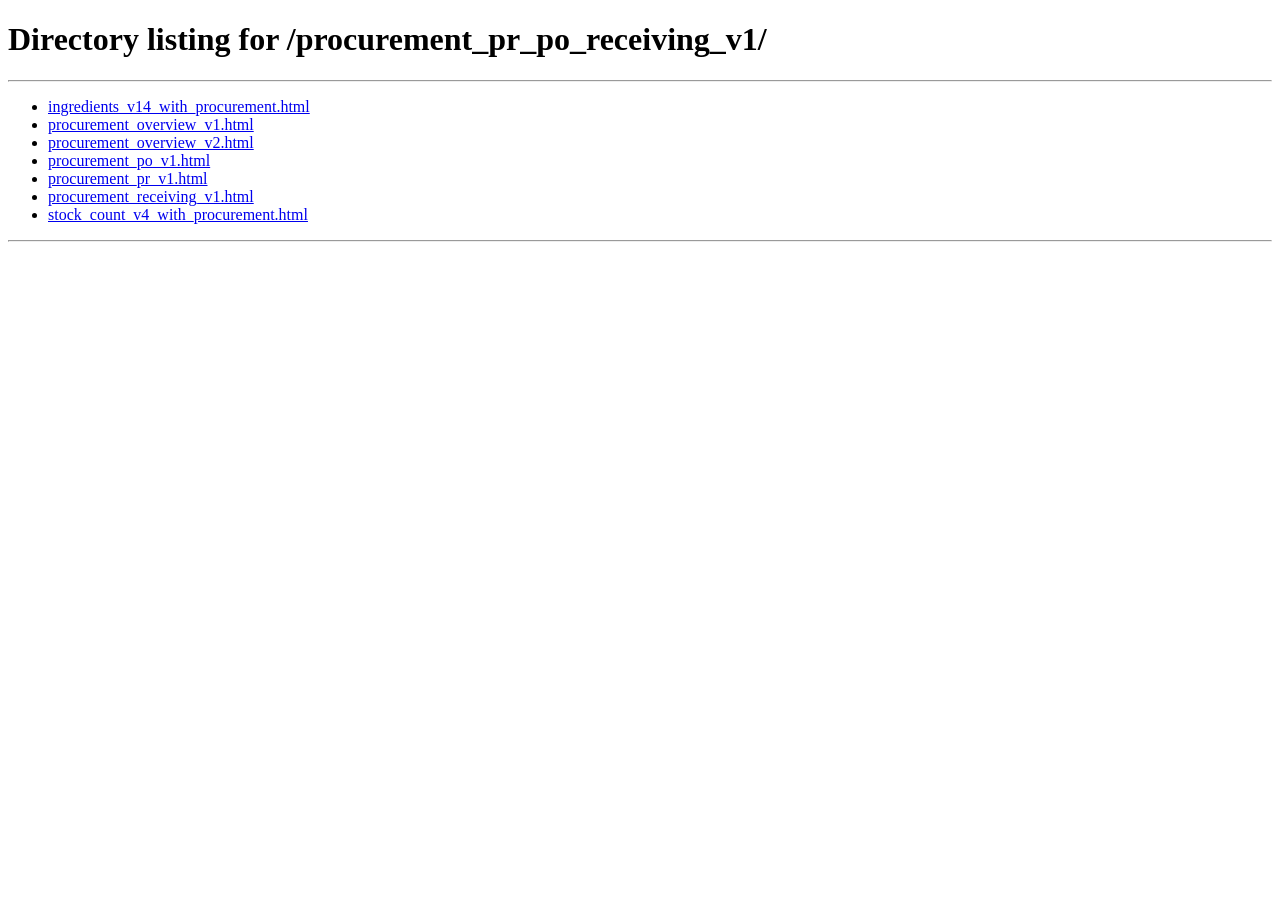
==== index.html @ 0bce40c0 "Create index.html" ====
<!doctype html>
<html lang="en">
  <head>
    <meta charset="utf-8" />
    <meta http-equiv="refresh" content="0; url=./procurement_pr_po_receiving_v1/" />
    <meta name="viewport" content="width=device-width, initial-scale=1" />
    <title>Redirecting…</title>
    <script>
      // JS redirect (preferred)
      window.location.replace("./procurement_pr_po_receiving_v1/");
    </script>
  </head>
  <body>
    <p>
      Redirecting… If you are not redirected,
      <a href="./procurement_pr_po_receiving_v1/">click here</a>.
    </p>
  </body>
</html>
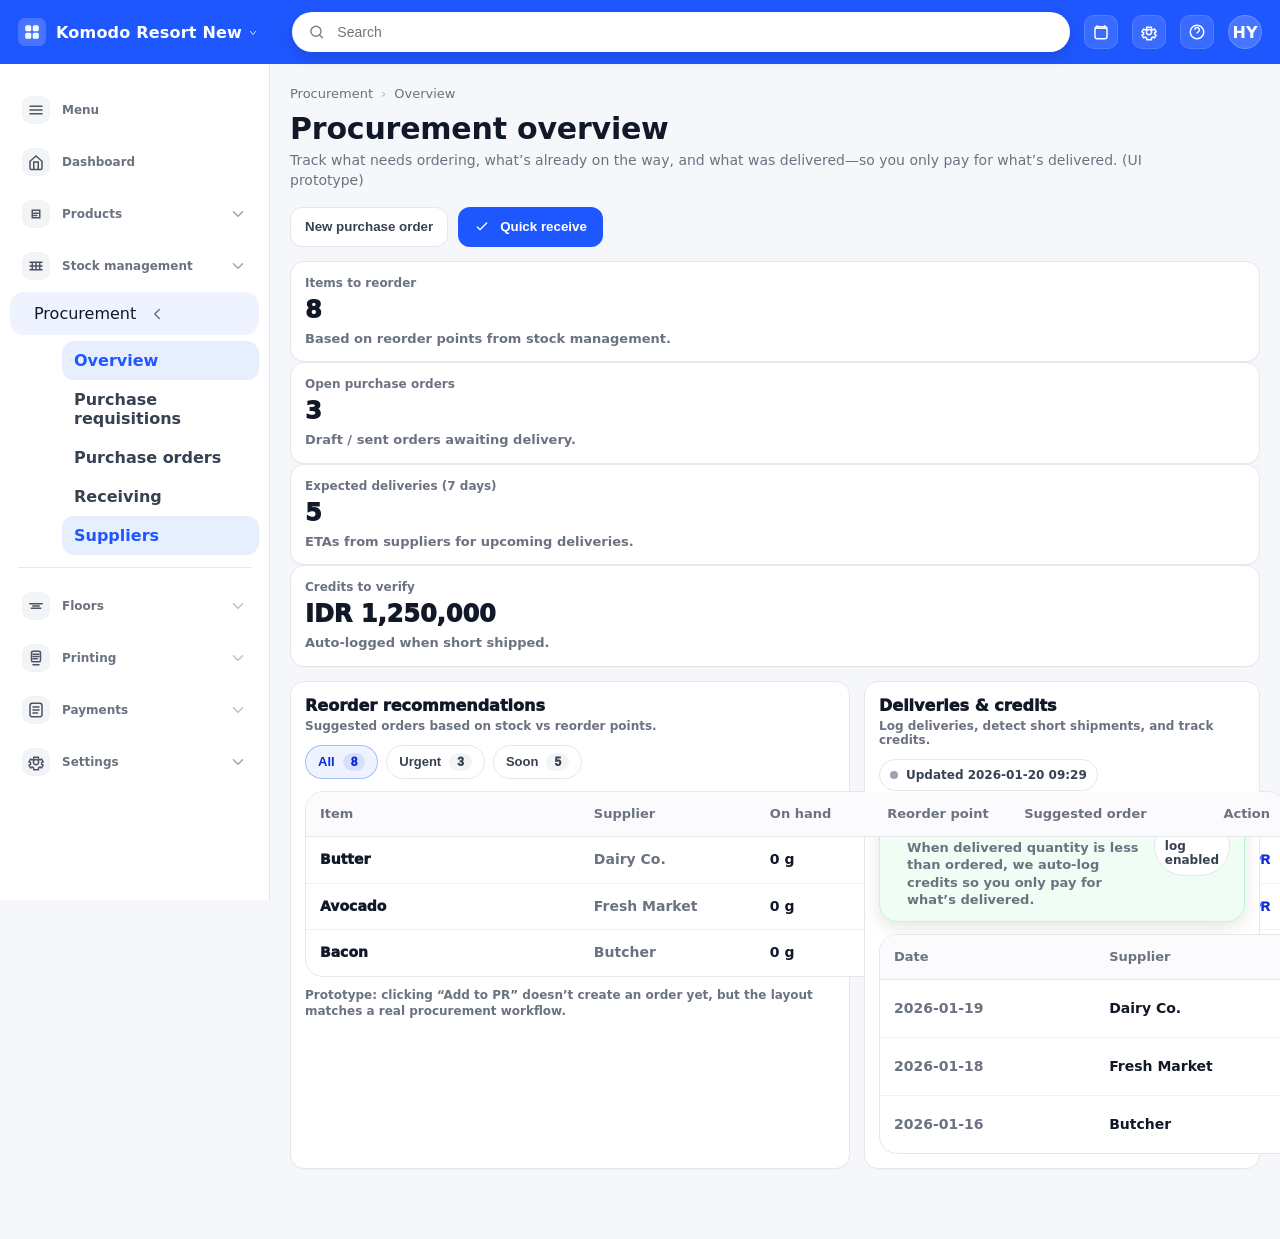
==== commit 1126e209: "Update index.html" ====
--- a/index.html
+++ b/index.html
@@ -2,18 +2,18 @@
 <html lang="en">
   <head>
     <meta charset="utf-8" />
-    <meta http-equiv="refresh" content="0; url=./procurement_pr_po_receiving_v1/" />
+    <meta http-equiv="refresh" content="0; url=./procurement_refactor_fixed2/" />
     <meta name="viewport" content="width=device-width, initial-scale=1" />
     <title>Redirecting…</title>
     <script>
       // JS redirect (preferred)
-      window.location.replace("./procurement_pr_po_receiving_v1/");
+      window.location.replace("./procurement_refactor_fixed2/");
     </script>
   </head>
   <body>
     <p>
       Redirecting… If you are not redirected,
-      <a href="./procurement_pr_po_receiving_v1/">click here</a>.
+      <a href="./procurement_refactor_fixed2/">click here</a>.
     </p>
   </body>
 </html>
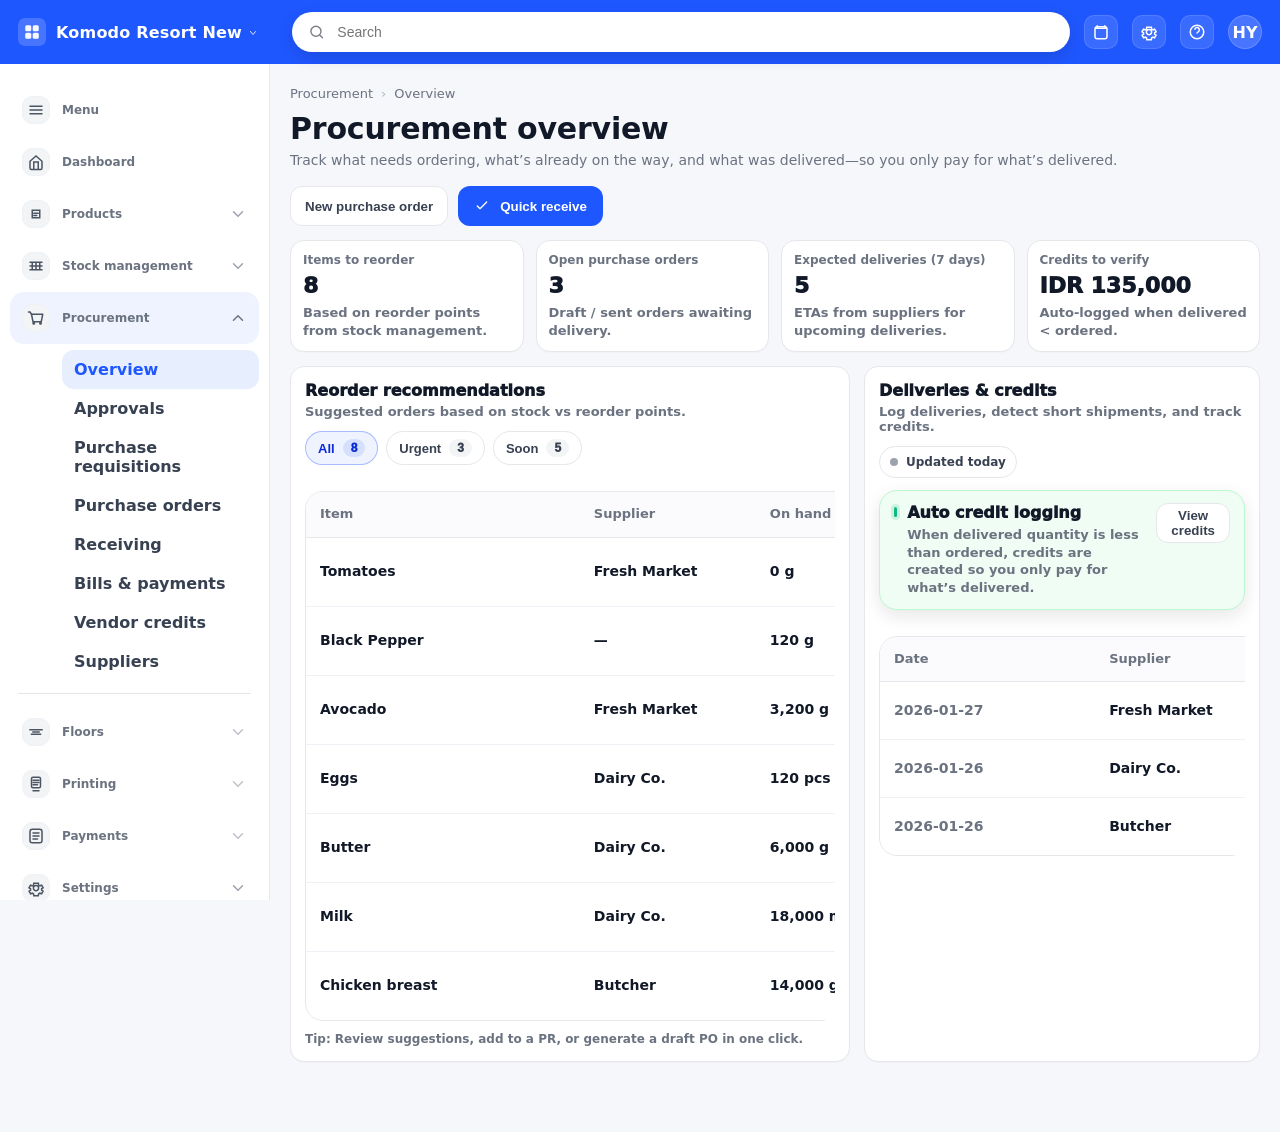
==== commit f3eca03a: "Update index.html" ====
--- a/index.html
+++ b/index.html
@@ -2,18 +2,18 @@
 <html lang="en">
   <head>
     <meta charset="utf-8" />
-    <meta http-equiv="refresh" content="0; url=./procurement_refactor_fixed2/" />
+    <meta http-equiv="refresh" content="0; url=./procurement_refactor_fixed25_realistic_demo_p3_ui_p0fix/" />
     <meta name="viewport" content="width=device-width, initial-scale=1" />
     <title>Redirecting…</title>
     <script>
       // JS redirect (preferred)
-      window.location.replace("./procurement_refactor_fixed2/");
+      window.location.replace("./procurement_refactor_fixed25_realistic_demo_p3_ui_p0fix/");
     </script>
   </head>
   <body>
     <p>
       Redirecting… If you are not redirected,
-      <a href="./procurement_refactor_fixed2/">click here</a>.
+      <a href="./procurement_refactor_fixed25_realistic_demo_p3_ui_p0fix/">click here</a>.
     </p>
   </body>
 </html>
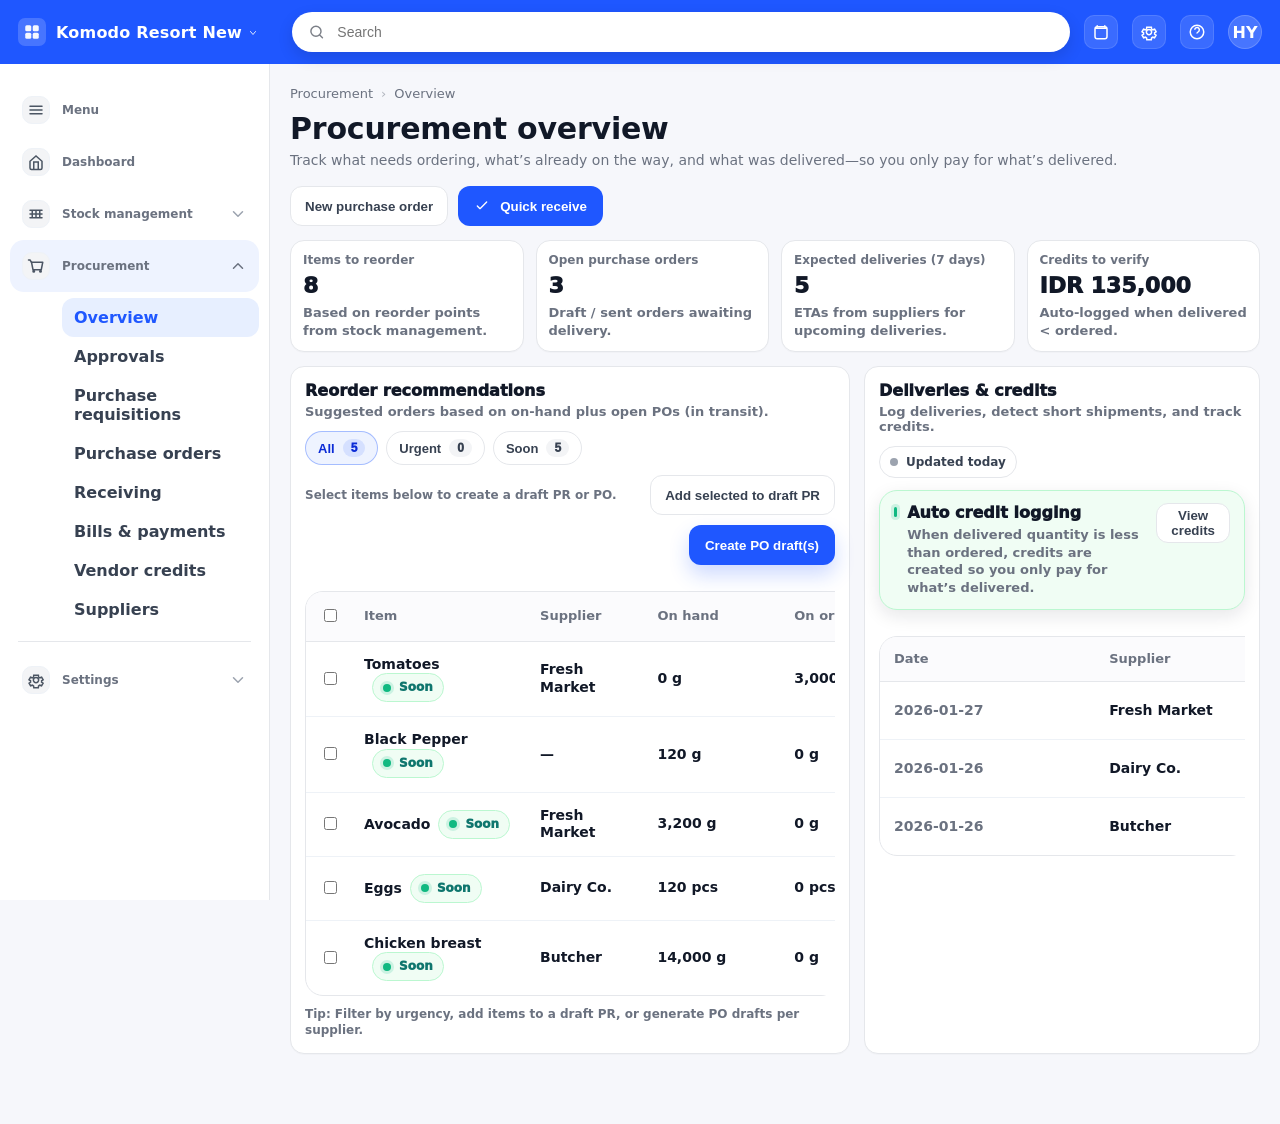
==== commit 69924f8a: "Update index.html" ====
--- a/index.html
+++ b/index.html
@@ -2,18 +2,18 @@
 <html lang="en">
   <head>
     <meta charset="utf-8" />
-    <meta http-equiv="refresh" content="0; url=./procurement_refactor_fixed25_realistic_demo_p3_ui_p0fix/" />
+    <meta http-equiv="refresh" content="0; url=./procurement_refactor_fixed36_stockcount_post_updates/" />
     <meta name="viewport" content="width=device-width, initial-scale=1" />
     <title>Redirecting…</title>
     <script>
       // JS redirect (preferred)
-      window.location.replace("./procurement_refactor_fixed25_realistic_demo_p3_ui_p0fix/");
+      window.location.replace("./procurement_refactor_fixed36_stockcount_post_updates/");
     </script>
   </head>
   <body>
     <p>
       Redirecting… If you are not redirected,
-      <a href="./procurement_refactor_fixed25_realistic_demo_p3_ui_p0fix/">click here</a>.
+      <a href="./procurement_refactor_fixed36_stockcount_post_updates/">click here</a>.
     </p>
   </body>
 </html>
